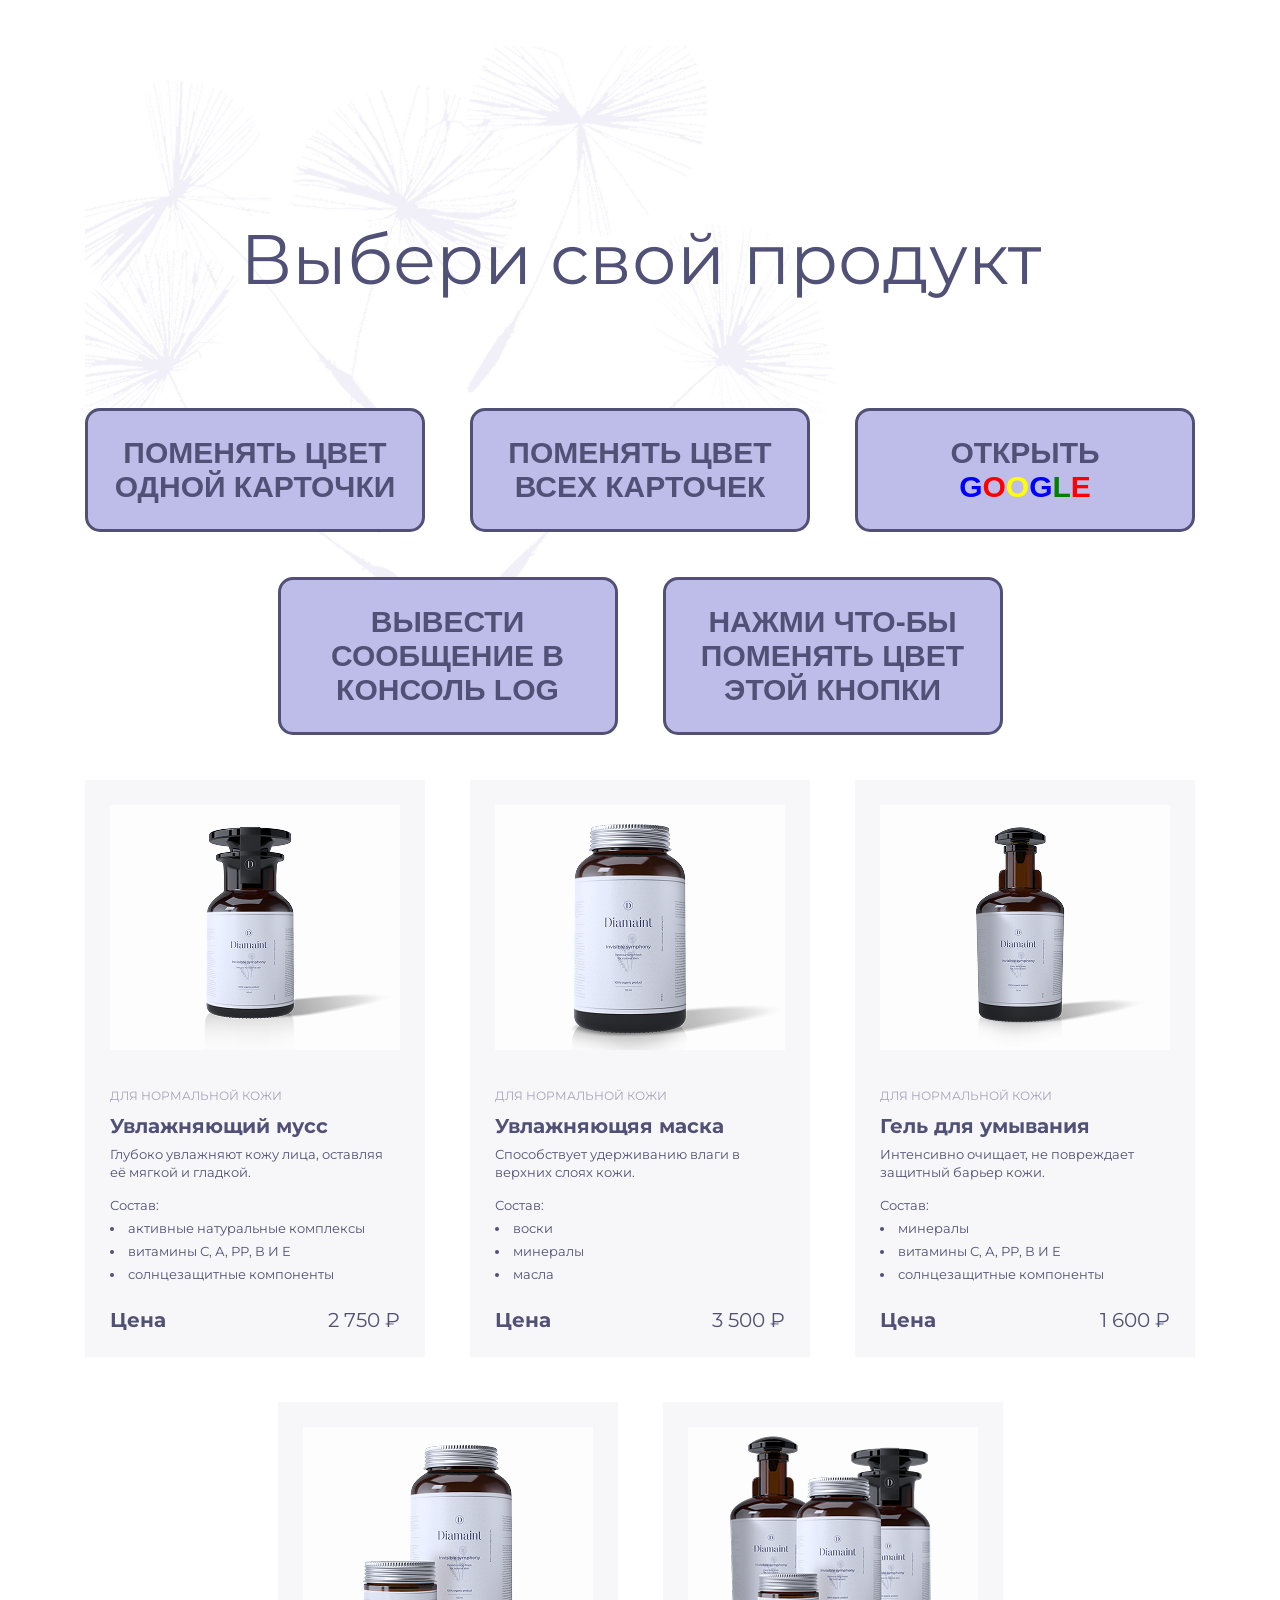
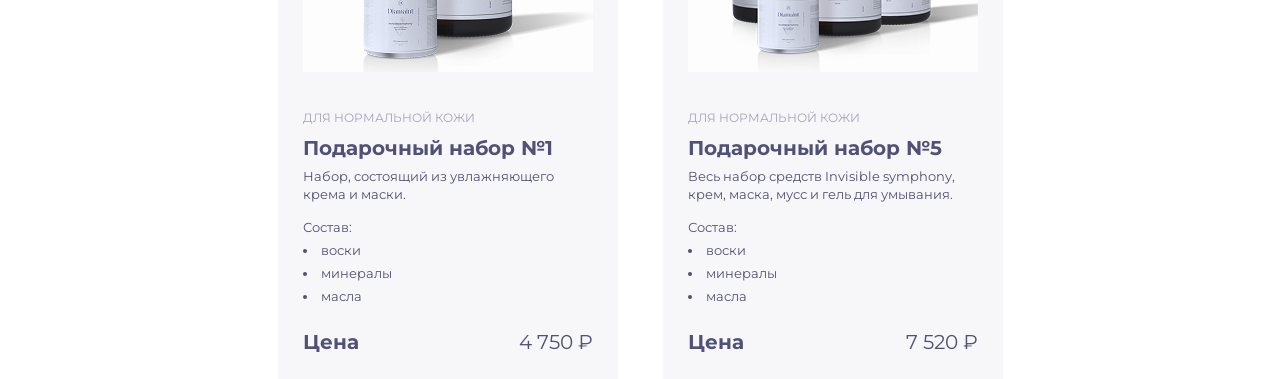
==== index.html @ 043b3e6d "(Homework №8): Added a JS file. Practice with objects and arrays" ====
<!doctype html>
<html lang="en">
  <head>
    <link rel="preconnect" href="https://fonts.googleapis.com">
    <link rel="preconnect" href="https://fonts.gstatic.com" crossorigin>
    <link href="https://fonts.googleapis.com/css2?family=Montserrat:ital,wght@0,100..900;1,100..900&display=swap" rel="stylesheet">
    <meta charset="UTF-8"/>
    <meta name="viewport" content="width=device-width, initial-scale=1.0"/>
    <link rel="stylesheet" href="style.css"/>
    <title>products</title>
  </head>
  <body>
    <!--блок для ограничения всей страницы размерами-->
    <main class="main">
      <!--блок контейнер это та часть страницы, которая будет содержать основной контент-->
      <div class="container">
        
        <!--блок для значений заголовка страницы-->
        <h1 class="title">Выбери свой продукт</h1>
        
        <!--блок div для того чтобы правильно раставить карточки на странице-->
        <div class="products">
        
          <!--блок кнопок-->
          <div class="button-layout">
            <button class="button-settings" id="card-color-change-button">поменять цвет одной карточки</button>
            <button class="button-settings" id="cards-color-change-button">поменять цвет всех карточек</button>
            <button class="button-settings" id="open-google-button">открыть <span>g</span><span>o</span><span>o</span><span>g</span><span>l</span><span>e</span></button>
            <button class="button-settings" id="console-output-button">вывести сообщение в консоль log</button>
            <button class="button-settings" id="change-button-color-button">нажми что-бы поменять цвет этой кнопки</button>
          </div>

          <!--начало карточки товара-->
          <div class="products__item card card_color-backviolet">
            <img
            class="card__image"
            src="/images/moisturizing-mousse.png"
            alt="Увлажняющий мусс"/>
            <!--основной текст-->
            <div class="card__description-block">
              <span class="card__category">для нормальной кожи</span>
              <h2 class="card__name">Увлажняющий мусс</h2>
              <p>Глубоко увлажняют кожу лица, оставляя<br>её мягкой и гладкой.</p>
            </div>
            <!--блок состава-->
            <div class="card__compaund compaund">
              <ul class="compaund__components">
                Состав:
                <li>активные натуральные комплексы</li>
                <li>витамины С, А, РР, В И Е</li>
                <li>солнцезащитные компоненты</li>
              </ul>
            </div>
            <!--блок цены-->
            <div class="card__price">
              <b class="card__price-value">Цена</b>
              <span class="card__price-sum">2 750 &#8381;</span>
            </div>
          </div>

          <!--начало карточки товара-->
          <div class="products__item card card_color-backviolet">
            <img
            class="card__image"
            src="/images/moisturizing-mask.png"
            alt="Увлажняющяя маска"/>
            <!--основной текст-->
            <div class="card__description-block">
              <span class="card__category">для нормальной кожи</span>
              <h2 class="card__name">Увлажняющяя маска</h2>
              <p>Способствует удерживанию влаги в<br>верхних слоях кожи.</p>
            </div>
            <!--блок состава-->
            <div class="card__compaund compaund">
              <ul class="compaund__components">
                Состав:
                <li>воски</li>
                <li>минералы</li>
                <li>масла</li>
              </ul>
            </div>
            <!--блок цены-->
            <div class="card__price">
              <b class="card__price-value">Цена</b>
              <span class="card__price-sum">3 500 &#8381;</span>
            </div>
          </div>
            
          <!--начало карточки товара-->
          <div class="products__item card card_color-backviolet">
            <img
            class="card__image"
            src="/images/cleansing-gel.png"
            alt="Гель для умывания"/>
            <!--основной текст-->
            <div class="card__description-block">
              <span class="card__category">для нормальной кожи</span>
              <h2 class="card__name">Гель для умывания</h2>
              <p>Интенсивно очищает, не повреждает<br>защитный барьер кожи.</p>
            </div>
            <!--блок состава-->
            <div class="card__compaund compaund">
              <ul class="compaund__components">
                Состав:
                <li>минералы</li>
                <li>витамины С, А, РР, В И Е</li>
                <li>солнцезащитные компоненты</li>
              </ul>
            </div>
            <!--блок цены-->
            <div class="card__price">
              <b class="card__price-value">Цена</b>
              <span class="card__price-sum">1 600 &#8381;</span>
            </div>
          </div>

          <!--начало карточки товара-->
          <div class="products__item card card_color-backviolet">
            <img
            class="card__image"
            src="/images/gift-set-number-1.png"
            alt="Подарочный набор номер 1"/>
            <!--основной текст-->
            <div class="card__description-block">
              <span class="card__category">для нормальной кожи</span>
              <h2 class="card__name">Подарочный набор №1</h2>
              <p>Набор, состоящий из увлажняющего<br>крема и маски.</p>
            </div>
            <!--блок состава-->
            <div class="card__compaund compaund">
              <ul class="compaund__components">
                Состав:
                <li>воски</li>
                <li>минералы</li>
                <li>масла</li>
              </ul>
            </div>
            <!--блок цены-->
            <div class="card__price">
              <b class="card__price-value">Цена</b>
              <span class="card__price-sum">4 750 &#8381;</span>
            </div>
          </div>

          <!--начало карточки товара-->
          <div class="products__item card card_color-backviolet">
            <img
            class="card__image"
            src="/images/gift-set-number-5.png"
            alt="Подарочный набор номер 5"/>
            <!--основной текст-->
            <div class="card__description-block">
              <span class="card__category">для нормальной кожи</span>
              <h2 class="card__name">Подарочный набор №5</h2>
              <p>Весь набор средств Invisible symphony,<br>крем, маска, мусс и гель для умывания.</p>
            </div>
            <!--блок состава-->
            <div class="card__compaund compaund">
              <ul class="compaund__components">
                Состав:
                <li>воски</li>
                <li>минералы</li>
                <li>масла</li>
              </ul>
            </div>
            <!--блок цены-->
            <div class="card__price">
              <b class="card__price-value">Цена</b>
              <span class="card__price-sum">7 520 &#8381;</span>
            </div>
          </div>
          
        </div>
    </main>
    <script src="main.js"></script>
    <script src="homework-7.js" defer></script>
    <script src="homework-8.js" defer></script>
  </body>
</html>
---- style.css ----
/*общие  положения*/
* {
  box-sizing: border-box;
  margin: 0;
  padding: 0;
}

body {
  /*общие значения шрифта*/
  font-family: "Montserrat", sans-serif;
  font-size: 13px;
  line-height: 18px;
  font-weight: 400;
  color: #515076;
  display: flex;
  flex-wrap: wrap;
  gap: 45px;
  justify-content: center;
}

/*заголовок страницы*/
.title {
  font-size: 70px;
  line-height: 78px;
  margin-bottom: 110px;
  font-weight: 400;
  margin-top: 220px;
  display: block;
  text-align: center;
}

/*ограничение границ страницы и фоновая картинка*/
.main {
  display: flex;
  flex-wrap: wrap;
  justify-content: center;
  width: 1280px;
  height: 1715px;
  /*значения для фонового изображения: 1-путь; 2-свойство чтобы картинка не повторялась;*/
  /*3-позиция картинки; 4-свойство что бы картинка стояла на месте когда страницу прокручивают;*/
  background-image: url(/images/dandelion-background.png);
  background-repeat: no-repeat;
  background-position: 85px 0px;
  background-attachment: fixed;
  background-size: auto;
}

/*границы той части страницы где будут карточки с товарами*/
.container {
  width: 1110px;
  height: 100%;
  margin: 0px;
}

/*положение карточек с товарами на странице*/ 
.products {
  display: flex;
  flex-wrap: wrap;
  justify-content: center;
  gap: 45px;
}

/*границы карточки товара + внешние отступы*/
.products__item { 
  width: 340px;
  height: auto;
}

/*значения внутренних отступов у карточки товара*/
.card {
  padding: 25px;
}

/*значения цвета для карточки товара*/
.card_color-backviolet {
  background-color: #F7F7FA;
}

.card_color-backgreen {
  background-color: #bde9be;
}

.card_color-backblue {
  background-color: #bebde9;
}

/*значения ширины и внешнего отступа для изображения товара*/
.card__image {
  width: 290;
  margin-bottom: 30px;
}

/*значения отступов для блока с основным текстом*/
.card__description-block {
  display: flex;
  flex-direction: column;
  gap: 5px;
  margin-bottom: 15px;
}

/*значения шрифта для категории товара*/
.card__category {
  text-transform: uppercase;
  font-size: 12px;
  line-height: 24px;
  color: #A5A3B9;
}

/*значения шрифта для названия товара*/
.card__name {
  font-size: 20px;
  line-height: 27px;
  font-weight: 700;
}


.card__compaund {
  margin-bottom: 15px;
}

/*значения отступов для блока с составом товара*/
.compaund__components {
  padding-left: 0px;
  margin-left: 0px;
  margin-bottom: 5px;
  list-style-position: inside;
  display: flex;
  flex-direction: column;
  gap: 5px;
  margin-bottom: 25px;
}

/*значения отступов для блока с ценой товара*/
.card__price{
  display: flex;
  justify-content: space-between;
}

/*значения шрифта для слова "Цена"*/
.card__price-value {
  font-size: 20px;
  line-height: 24px;
  font-weight: 700;
}

/*значения шрифта для суммы товара*/
.card__price-sum {
  font-size: 20px;
  line-height: 24px;
}

/*стилизация для кнопок*/
.button-settings {
  width: 340px;
  height: auto;
  padding: 25px;
  background-color: #bebde9;
  color: #515076;
  font-size: 30px;
  font-weight:700;
  text-align: center;
  text-transform: uppercase;
  border: 3px solid #515076;
  border-radius: 15px;
}

/*расположение кнопок*/
.button-layout {
  display: flex;
  flex-wrap: wrap;
  gap: 45px;
  justify-content: center;
}

/*перекраска слова "Google"*/
.button-settings span:nth-child(1) {color: blue;}
.button-settings span:nth-child(2) {color: red;}
.button-settings span:nth-child(3) {color: yellow;}
.button-settings span:nth-child(4) {color: blue;}
.button-settings span:nth-child(5) {color: green;}
.button-settings span:nth-child(6) {color: red;}

/*второй цвет для пятой кнопки*/
.button-color {
  background-color: #bde9be;
}
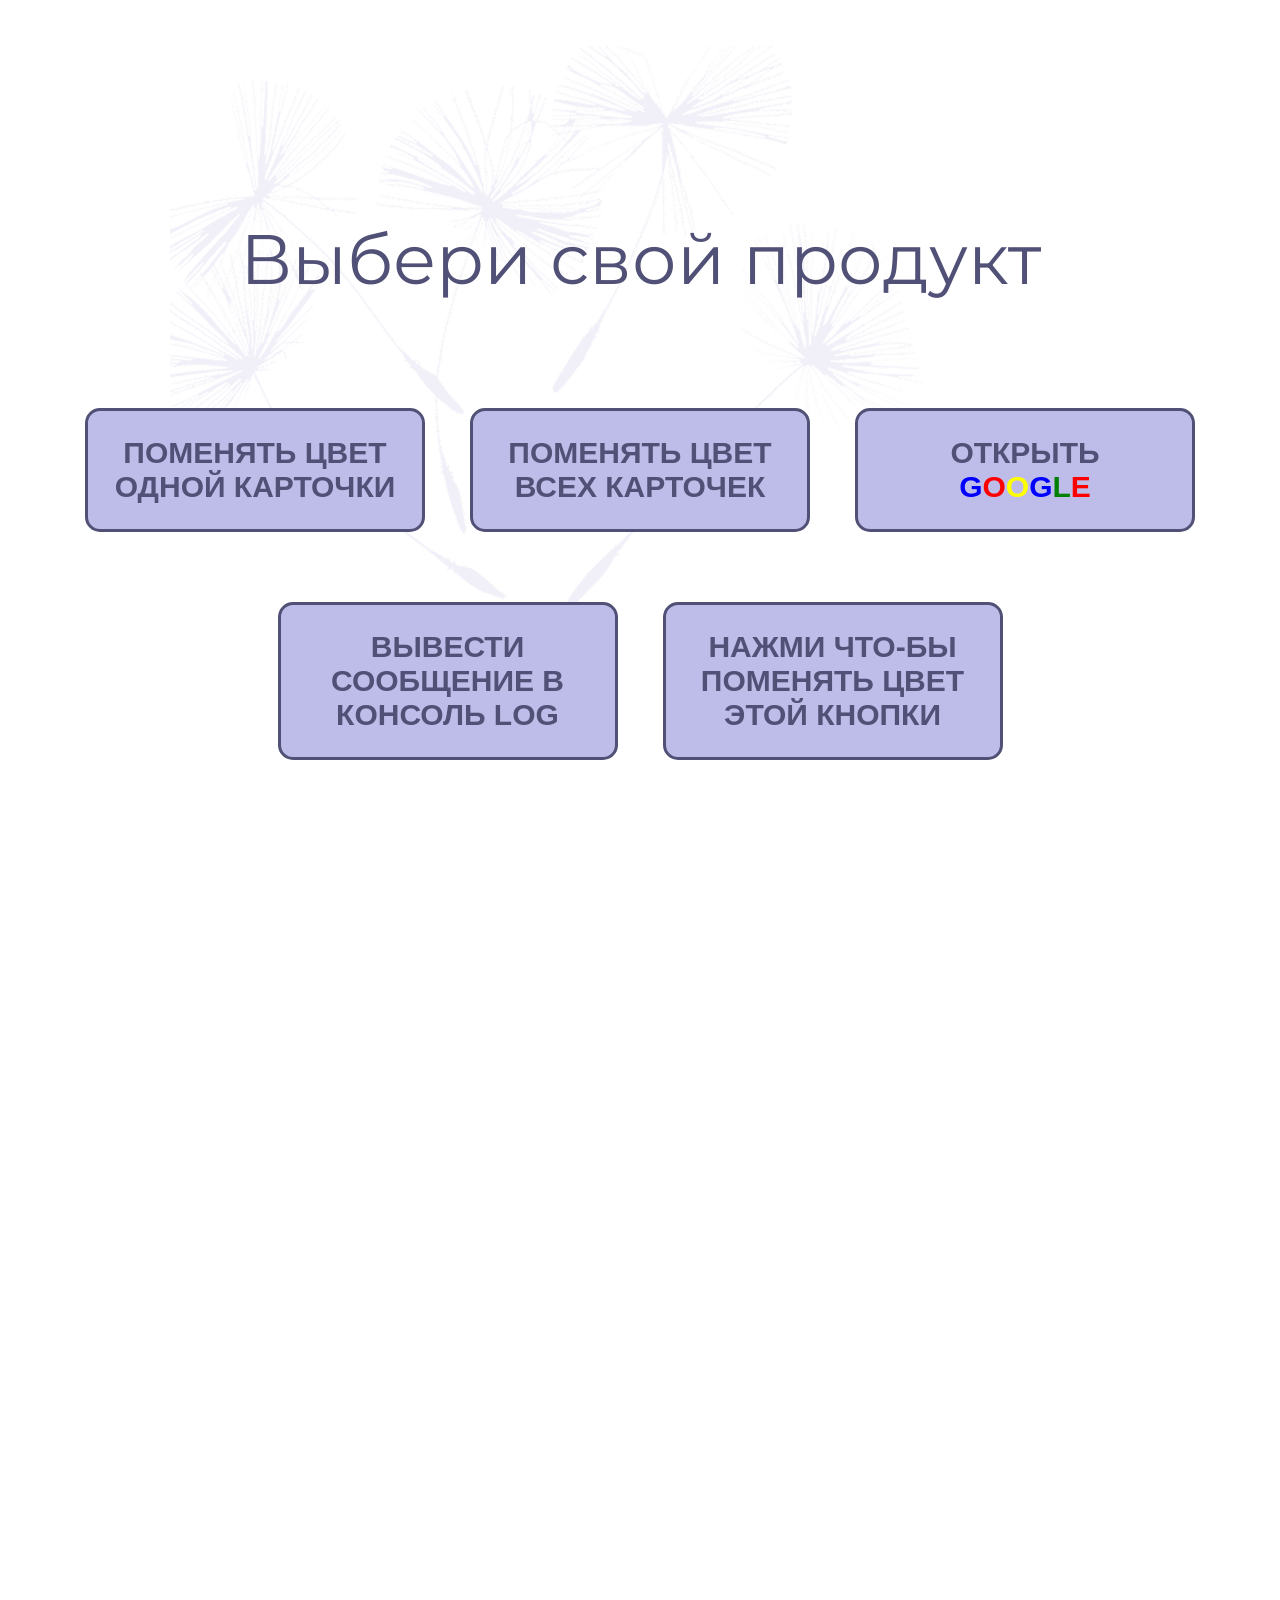
==== commit 93a61579: "(Homework №10): created a template for cards and a function for displaying cards on the page" ====
--- a/index.html
+++ b/index.html
@@ -10,170 +10,49 @@
     <title>products</title>
   </head>
   <body>
-    <!--блок для ограничения всей страницы размерами-->
     <main class="main">
-      <!--блок контейнер это та часть страницы, которая будет содержать основной контент-->
       <div class="container">
-        
-        <!--блок для значений заголовка страницы-->
         <h1 class="title">Выбери свой продукт</h1>
-        
-        <!--блок div для того чтобы правильно раставить карточки на странице-->
-        <div class="products">
-        
-          <!--блок кнопок-->
-          <div class="button-layout">
-            <button class="button-settings" id="card-color-change-button">поменять цвет одной карточки</button>
-            <button class="button-settings" id="cards-color-change-button">поменять цвет всех карточек</button>
-            <button class="button-settings" id="open-google-button">открыть <span>g</span><span>o</span><span>o</span><span>g</span><span>l</span><span>e</span></button>
-            <button class="button-settings" id="console-output-button">вывести сообщение в консоль log</button>
-            <button class="button-settings" id="change-button-color-button">нажми что-бы поменять цвет этой кнопки</button>
-          </div>
-
-          <!--начало карточки товара-->
-          <div class="products__item card card_color-backviolet">
-            <img
-            class="card__image"
-            src="/images/moisturizing-mousse.png"
-            alt="Увлажняющий мусс"/>
-            <!--основной текст-->
-            <div class="card__description-block">
-              <span class="card__category">для нормальной кожи</span>
-              <h2 class="card__name">Увлажняющий мусс</h2>
-              <p>Глубоко увлажняют кожу лица, оставляя<br>её мягкой и гладкой.</p>
+        <div class="button-layout">
+          <button class="button-settings" id="card-color-change-button">поменять цвет одной карточки</button>
+          <button class="button-settings" id="cards-color-change-button">поменять цвет всех карточек</button>
+          <button class="button-settings" id="open-google-button">открыть <span>g</span><span>o</span><span>o</span><span>g</span><span>l</span><span>e</span></button>
+          <button class="button-settings" id="console-output-button">вывести сообщение в консоль log</button>
+          <button class="button-settings" id="change-button-color-button">нажми что-бы поменять цвет этой кнопки</button>
+        </div>
+        <div id="productCardList">
+          <template id="productCard-template">
+            <div class="products__item card card_color-backviolet">
+              <img
+                class="card__image"
+                src=""
+                alt=""/>
+              <div class="card__description-block">
+                <span class="card__category"></span>
+                <h2 class="card__name"></h2>
+                <p class="mainText"></p>
+              </div>
+              <div class="card__compaund compaund">
+                <span>Состав:</span>
+                <ul class="compaund__components">
+                  <li class="firstComponent"></li>
+                  <li class="secondComponent"></li>
+                  <li class="thirdComponent"></li>
+                </ul>
+              </div>
+              <div class="card__price">
+                <b class="card__price-value">Цена</b>
+                <span class="card__price-sum"></span>
+              </div>
             </div>
-            <!--блок состава-->
-            <div class="card__compaund compaund">
-              <ul class="compaund__components">
-                Состав:
-                <li>активные натуральные комплексы</li>
-                <li>витамины С, А, РР, В И Е</li>
-                <li>солнцезащитные компоненты</li>
-              </ul>
-            </div>
-            <!--блок цены-->
-            <div class="card__price">
-              <b class="card__price-value">Цена</b>
-              <span class="card__price-sum">2 750 &#8381;</span>
-            </div>
-          </div>
-
-          <!--начало карточки товара-->
-          <div class="products__item card card_color-backviolet">
-            <img
-            class="card__image"
-            src="/images/moisturizing-mask.png"
-            alt="Увлажняющяя маска"/>
-            <!--основной текст-->
-            <div class="card__description-block">
-              <span class="card__category">для нормальной кожи</span>
-              <h2 class="card__name">Увлажняющяя маска</h2>
-              <p>Способствует удерживанию влаги в<br>верхних слоях кожи.</p>
-            </div>
-            <!--блок состава-->
-            <div class="card__compaund compaund">
-              <ul class="compaund__components">
-                Состав:
-                <li>воски</li>
-                <li>минералы</li>
-                <li>масла</li>
-              </ul>
-            </div>
-            <!--блок цены-->
-            <div class="card__price">
-              <b class="card__price-value">Цена</b>
-              <span class="card__price-sum">3 500 &#8381;</span>
-            </div>
-          </div>
-            
-          <!--начало карточки товара-->
-          <div class="products__item card card_color-backviolet">
-            <img
-            class="card__image"
-            src="/images/cleansing-gel.png"
-            alt="Гель для умывания"/>
-            <!--основной текст-->
-            <div class="card__description-block">
-              <span class="card__category">для нормальной кожи</span>
-              <h2 class="card__name">Гель для умывания</h2>
-              <p>Интенсивно очищает, не повреждает<br>защитный барьер кожи.</p>
-            </div>
-            <!--блок состава-->
-            <div class="card__compaund compaund">
-              <ul class="compaund__components">
-                Состав:
-                <li>минералы</li>
-                <li>витамины С, А, РР, В И Е</li>
-                <li>солнцезащитные компоненты</li>
-              </ul>
-            </div>
-            <!--блок цены-->
-            <div class="card__price">
-              <b class="card__price-value">Цена</b>
-              <span class="card__price-sum">1 600 &#8381;</span>
-            </div>
-          </div>
-
-          <!--начало карточки товара-->
-          <div class="products__item card card_color-backviolet">
-            <img
-            class="card__image"
-            src="/images/gift-set-number-1.png"
-            alt="Подарочный набор номер 1"/>
-            <!--основной текст-->
-            <div class="card__description-block">
-              <span class="card__category">для нормальной кожи</span>
-              <h2 class="card__name">Подарочный набор №1</h2>
-              <p>Набор, состоящий из увлажняющего<br>крема и маски.</p>
-            </div>
-            <!--блок состава-->
-            <div class="card__compaund compaund">
-              <ul class="compaund__components">
-                Состав:
-                <li>воски</li>
-                <li>минералы</li>
-                <li>масла</li>
-              </ul>
-            </div>
-            <!--блок цены-->
-            <div class="card__price">
-              <b class="card__price-value">Цена</b>
-              <span class="card__price-sum">4 750 &#8381;</span>
-            </div>
-          </div>
-
-          <!--начало карточки товара-->
-          <div class="products__item card card_color-backviolet">
-            <img
-            class="card__image"
-            src="/images/gift-set-number-5.png"
-            alt="Подарочный набор номер 5"/>
-            <!--основной текст-->
-            <div class="card__description-block">
-              <span class="card__category">для нормальной кожи</span>
-              <h2 class="card__name">Подарочный набор №5</h2>
-              <p>Весь набор средств Invisible symphony,<br>крем, маска, мусс и гель для умывания.</p>
-            </div>
-            <!--блок состава-->
-            <div class="card__compaund compaund">
-              <ul class="compaund__components">
-                Состав:
-                <li>воски</li>
-                <li>минералы</li>
-                <li>масла</li>
-              </ul>
-            </div>
-            <!--блок цены-->
-            <div class="card__price">
-              <b class="card__price-value">Цена</b>
-              <span class="card__price-sum">7 520 &#8381;</span>
-            </div>
-          </div>
-          
+          </template>
         </div>
+      </div>
     </main>
     <script src="main.js"></script>
     <script src="homework-7.js" defer></script>
     <script src="homework-8.js" defer></script>
+    <script src="homework-9.js" defer type="module"></script>
+    <script src="homework-10.js" defer type="module"></script>
   </body>
 </html>
--- a/style.css
+++ b/style.css
@@ -1,4 +1,3 @@
-/*общие  положения*/
 * {
   box-sizing: border-box;
   margin: 0;
@@ -6,7 +5,6 @@
 }
 
 body {
-  /*общие значения шрифта*/
   font-family: "Montserrat", sans-serif;
   font-size: 13px;
   line-height: 18px;
@@ -18,7 +16,6 @@
   justify-content: center;
 }
 
-/*заголовок страницы*/
 .title {
   font-size: 70px;
   line-height: 78px;
@@ -29,49 +26,41 @@
   text-align: center;
 }
 
-/*ограничение границ страницы и фоновая картинка*/
 .main {
   display: flex;
   flex-wrap: wrap;
   justify-content: center;
   width: 1280px;
   height: 1715px;
-  /*значения для фонового изображения: 1-путь; 2-свойство чтобы картинка не повторялась;*/
-  /*3-позиция картинки; 4-свойство что бы картинка стояла на месте когда страницу прокручивают;*/
+}
+
+.container {
+  width: 1110px;
+  height: 100%;
+  margin: 0px;
   background-image: url(/images/dandelion-background.png);
   background-repeat: no-repeat;
-  background-position: 85px 0px;
+  background-position: 170px 0px;
   background-attachment: fixed;
   background-size: auto;
 }
 
-/*границы той части страницы где будут карточки с товарами*/
-.container {
-  width: 1110px;
-  height: 100%;
-  margin: 0px;
-}
-
-/*положение карточек с товарами на странице*/ 
-.products {
+#productCardList {
   display: flex;
   flex-wrap: wrap;
   justify-content: center;
   gap: 45px;
 }
 
-/*границы карточки товара + внешние отступы*/
 .products__item { 
   width: 340px;
   height: auto;
 }
 
-/*значения внутренних отступов у карточки товара*/
 .card {
   padding: 25px;
 }
 
-/*значения цвета для карточки товара*/
 .card_color-backviolet {
   background-color: #F7F7FA;
 }
@@ -84,13 +73,11 @@
   background-color: #bebde9;
 }
 
-/*значения ширины и внешнего отступа для изображения товара*/
 .card__image {
   width: 290;
   margin-bottom: 30px;
 }
 
-/*значения отступов для блока с основным текстом*/
 .card__description-block {
   display: flex;
   flex-direction: column;
@@ -98,7 +85,6 @@
   margin-bottom: 15px;
 }
 
-/*значения шрифта для категории товара*/
 .card__category {
   text-transform: uppercase;
   font-size: 12px;
@@ -106,19 +92,16 @@
   color: #A5A3B9;
 }
 
-/*значения шрифта для названия товара*/
 .card__name {
   font-size: 20px;
   line-height: 27px;
   font-weight: 700;
 }
 
-
 .card__compaund {
   margin-bottom: 15px;
 }
 
-/*значения отступов для блока с составом товара*/
 .compaund__components {
   padding-left: 0px;
   margin-left: 0px;
@@ -130,30 +113,27 @@
   margin-bottom: 25px;
 }
 
-/*значения отступов для блока с ценой товара*/
 .card__price{
   display: flex;
   justify-content: space-between;
 }
 
-/*значения шрифта для слова "Цена"*/
 .card__price-value {
   font-size: 20px;
   line-height: 24px;
   font-weight: 700;
 }
 
-/*значения шрифта для суммы товара*/
 .card__price-sum {
   font-size: 20px;
   line-height: 24px;
 }
 
-/*стилизация для кнопок*/
 .button-settings {
   width: 340px;
   height: auto;
   padding: 25px;
+  margin-bottom: 25px;
   background-color: #bebde9;
   color: #515076;
   font-size: 30px;
@@ -164,7 +144,6 @@
   border-radius: 15px;
 }
 
-/*расположение кнопок*/
 .button-layout {
   display: flex;
   flex-wrap: wrap;
@@ -172,7 +151,6 @@
   justify-content: center;
 }
 
-/*перекраска слова "Google"*/
 .button-settings span:nth-child(1) {color: blue;}
 .button-settings span:nth-child(2) {color: red;}
 .button-settings span:nth-child(3) {color: yellow;}
@@ -180,7 +158,6 @@
 .button-settings span:nth-child(5) {color: green;}
 .button-settings span:nth-child(6) {color: red;}
 
-/*второй цвет для пятой кнопки*/
 .button-color {
   background-color: #bde9be;
 }
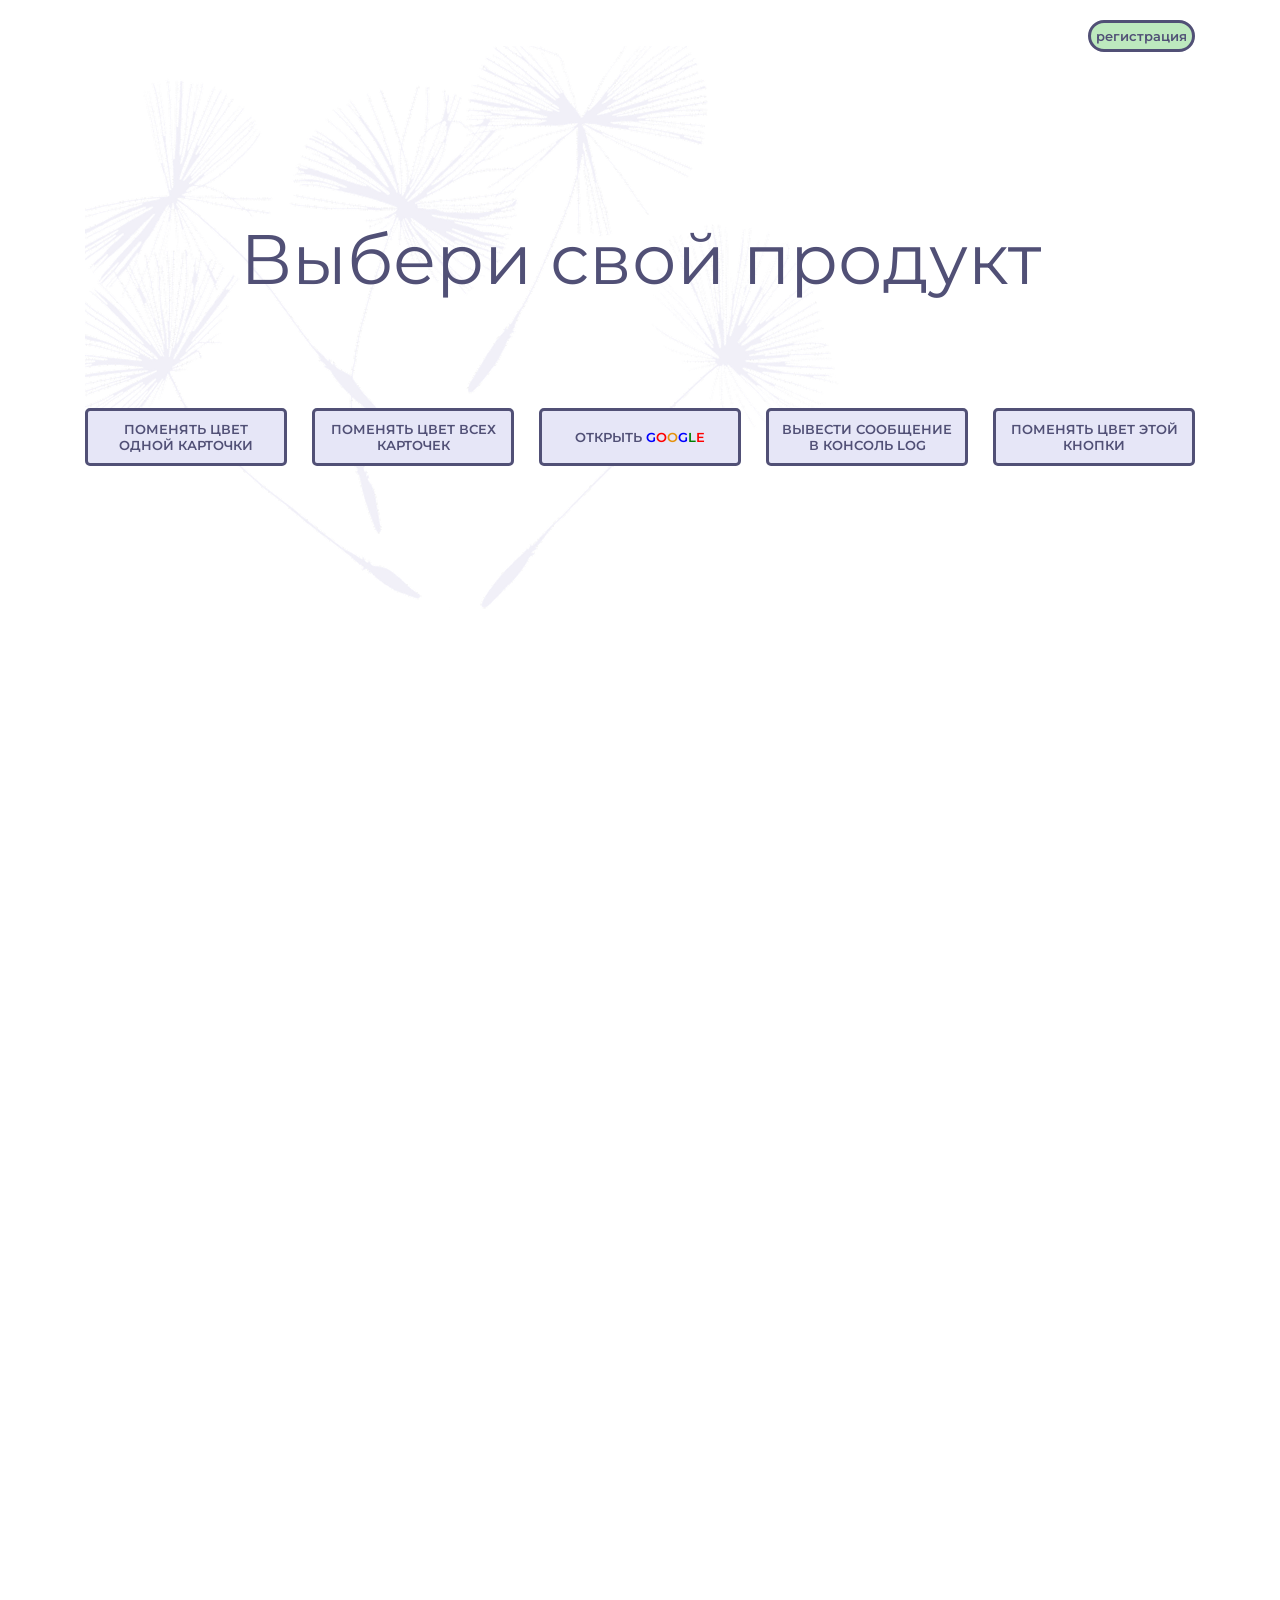
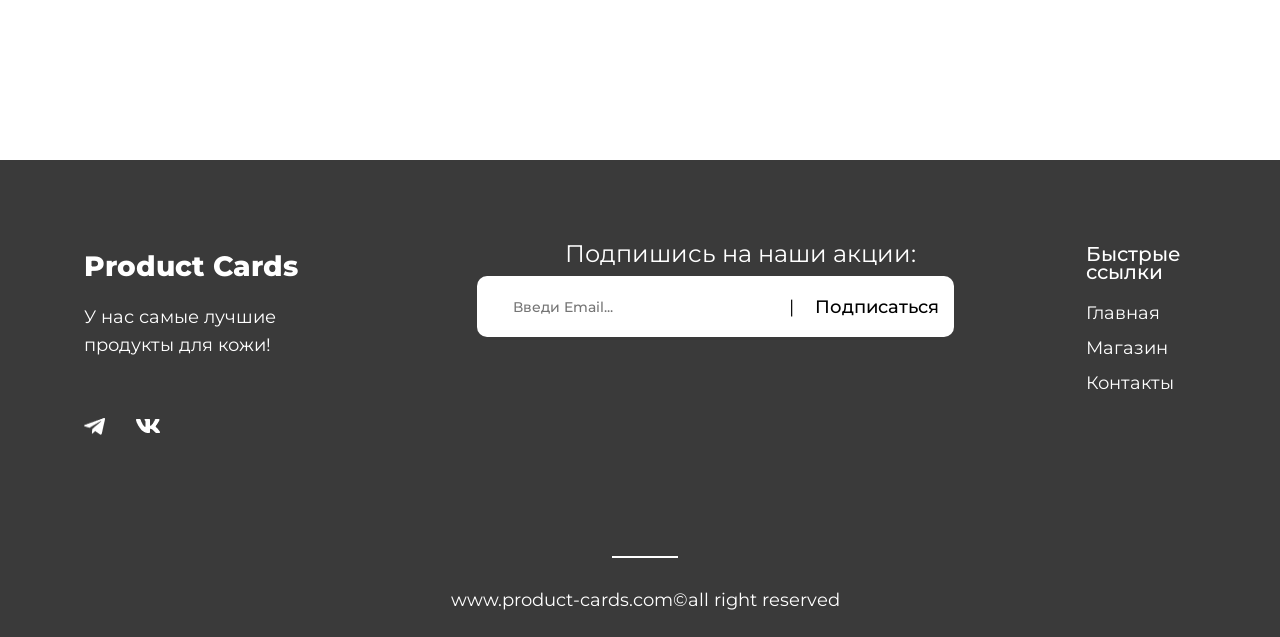
==== commit 3b40dca4: "(Homework №11): coded the site footer and the registration modal window" ====
--- a/index.html
+++ b/index.html
@@ -12,13 +12,14 @@
   <body>
     <main class="main">
       <div class="container">
+        <button type="button" class="open-modal-button registration-button-settings">Регистрация</button>
         <h1 class="title">Выбери свой продукт</h1>
         <div class="button-layout">
           <button class="button-settings" id="card-color-change-button">поменять цвет одной карточки</button>
           <button class="button-settings" id="cards-color-change-button">поменять цвет всех карточек</button>
           <button class="button-settings" id="open-google-button">открыть <span>g</span><span>o</span><span>o</span><span>g</span><span>l</span><span>e</span></button>
           <button class="button-settings" id="console-output-button">вывести сообщение в консоль log</button>
-          <button class="button-settings" id="change-button-color-button">нажми что-бы поменять цвет этой кнопки</button>
+          <button class="button-settings" id="change-button-color-button">поменять цвет этой кнопки</button>
         </div>
         <div id="productCardList">
           <template id="productCard-template">
@@ -30,29 +31,91 @@
               <div class="card__description-block">
                 <span class="card__category"></span>
                 <h2 class="card__name"></h2>
-                <p class="mainText"></p>
+                <p class="card__main-text"></p>
               </div>
               <div class="card__compaund compaund">
                 <span>Состав:</span>
                 <ul class="compaund__components">
-                  <li class="firstComponent"></li>
-                  <li class="secondComponent"></li>
-                  <li class="thirdComponent"></li>
+                  <li class="compaund_first-component"></li>
+                  <li class="compaund_second-component"></li>
+                  <li class="compaund_third-component"></li>
                 </ul>
               </div>
               <div class="card__price">
-                <b class="card__price-value">Цена</b>
-                <span class="card__price-sum"></span>
+                <b class="card__price_value">Цена</b>
+                <span class="card__price_sum"></span>
               </div>
             </div>
           </template>
         </div>
       </div>
     </main>
+    <footer class="footer">
+      <div class="footer__global-block">
+        <div class="footer__row">
+          <div class="footer__left-block">
+            <h2 class="footer__title">Product Cards</h2>
+            <p class="footer__motto">У нас самые лучшие продукты для кожи!</p>
+            <div class="footer__icon-layout">
+              <img class="footer__icon-image_tg" src="/images/telegram-icon.png"/>
+              <img class="footer__icon-image_vk" src="/images/vkontakte-icon.png"/>
+            </div>
+          </div>
+          <div class="footer__middle-block">
+            <label class="footer__subscribe-label" for="footer-email">
+              <p class="footer__input-suggestion">Подпишись на наши акции:</p>
+            </label>
+            <form id="subscribe-form">
+              <input name="user-email"
+              class="footer__input-field" 
+              id="footer-email" 
+              placeholder="Введи Email..." 
+              type="email" 
+              required>
+              <span class="divider">|</span>
+              <button class="footer__subscribe-button" type="submit">Подписаться</button>
+            </form>
+          </div>
+          <div class="footer__navigation-block">
+            <nav>
+              <ul class="footer__navigation-list">
+                <span class="footer__navigation-title">Быстрые ссылки</span>
+                <li>Главная</li>
+                <li>Магазин</li>
+                <li>Контакты</li>
+              </ul>
+            </nav>
+          </div>
+        </div>
+        <div class="footer__lower-unit">
+          <span class="footer__dividing-line"></span>
+          <span class="footer__link">www.product-cards.com©all right reserved</span>
+        </div>
+      </div>
+    </footer>
+
+    <div class="modal" id="registration-modal">
+      <div class="overlay"></div>
+      <div class="modal-content">
+        <button type="button" class="close-modal-button">&times;</button>
+        <h2>Регистрация</h2>
+        <form class="registration-form" novalidate>
+          <div class="form-group"><label for="reg-firstname">Имя:</label><input type="text" id="reg-firstname" name="firstname" placeholder="Хаким" required></div>
+          <div class="form-group"><label for="reg-lastname">Фамилия:</label><input type="text" id="reg-lastname" name="lastname" placeholder="Караманов" required></div>
+          <div class="form-group"><label for="reg-dob">Дата рождения:</label><input type="date" id="reg-dob" name="dob" required></div>
+          <div class="form-group"><label for="reg-login">Логин:</label><input type="text" id="reg-login" name="login" placeholder="Hakim_Abu_Muhammad" minlength="4" required></div>
+          <div class="form-group"><label for="reg-password">Пароль:</label><input type="password" id="reg-password" name="password" placeholder="пароль" minlength="6" required></div>
+          <div class="form-group"><label for="reg-password-confirm">Повторите пароль:</label><input type="password" id="reg-password-confirm" name="passwordConfirm" placeholder="повтор пароля" required></div>
+          <button type="submit" class="registration-button">Зарегистрироваться</button>
+        </form>
+      </div>
+    </div>
+
     <script src="main.js"></script>
     <script src="homework-7.js" defer></script>
     <script src="homework-8.js" defer></script>
     <script src="homework-9.js" defer type="module"></script>
     <script src="homework-10.js" defer type="module"></script>
+    <script src="homework-11.js" defer type="module"></script>
   </body>
 </html>
--- a/style.css
+++ b/style.css
@@ -2,18 +2,19 @@
   box-sizing: border-box;
   margin: 0;
   padding: 0;
+  font-family: "Montserrat", sans-serif;
 }
 
 body {
-  font-family: "Montserrat", sans-serif;
   font-size: 13px;
   line-height: 18px;
   font-weight: 400;
   color: #515076;
   display: flex;
-  flex-wrap: wrap;
+  flex-direction: column;
+  align-items: center; 
   gap: 45px;
-  justify-content: center;
+  width: 100%;
 }
 
 .title {
@@ -35,14 +36,15 @@
 }
 
 .container {
+  position: relative;
   width: 1110px;
   height: 100%;
   margin: 0px;
   background-image: url(/images/dandelion-background.png);
   background-repeat: no-repeat;
-  background-position: 170px 0px;
-  background-attachment: fixed;
-  background-size: auto;
+  background-position: left top; 
+  background-attachment: scroll; 
+  background-size: auto; 
 }
 
 #productCardList {
@@ -130,34 +132,309 @@
 }
 
 .button-settings {
-  width: 340px;
+  flex: 1;
+  width: auto;
   height: auto;
-  padding: 25px;
-  margin-bottom: 25px;
-  background-color: #bebde9;
-  color: #515076;
-  font-size: 30px;
-  font-weight:700;
+  padding: 10px;
+  background-color: #e6e6f7;
+  color: #515076;
+  font-size: 13px;
+  font-weight: 600;
   text-align: center;
   text-transform: uppercase;
   border: 3px solid #515076;
-  border-radius: 15px;
+  border-radius: 5px;
 }
 
 .button-layout {
   display: flex;
   flex-wrap: wrap;
-  gap: 45px;
-  justify-content: center;
+  justify-content: space-between;
+  gap: 25px;
+  margin-top: 25px;
+  margin-bottom: 25px; 
 }
 
 .button-settings span:nth-child(1) {color: blue;}
 .button-settings span:nth-child(2) {color: red;}
-.button-settings span:nth-child(3) {color: yellow;}
+.button-settings span:nth-child(3) {color: rgb(229, 146, 13);}
 .button-settings span:nth-child(4) {color: blue;}
 .button-settings span:nth-child(5) {color: green;}
 .button-settings span:nth-child(6) {color: red;}
 
 .button-color {
   background-color: #bde9be;
+}
+
+.footer {
+  font-weight: 400;
+  font-size: 18px;
+  line-height: 100%;
+  letter-spacing: 0%;
+  color: #FFFFFF;
+  background-color: #3A3A3A;
+  display: flex;
+  justify-content: center;
+  max-width: 1728px;
+  width: 100%; 
+  height: 477px;
+}
+
+.footer__global-block {
+  display: flex;
+  flex-direction: column;
+  height: 100%;
+  width: 100%;
+  margin-left: 84px;
+  padding-top: 85px;
+  margin-right: 74px;
+}
+
+.footer__row {
+  display: flex;
+  justify-content: flex-start;
+  align-items: flex-start;
+  gap: 132px;
+}
+
+.footer__left-block {
+  display: flex;
+  flex-direction: column;
+  gap: 16px;
+}
+
+.footer__title {
+  font-weight: 800;
+  font-size: 28px;
+  line-height: 154%;
+}
+
+.footer__motto {
+  line-height: 154%;
+}
+
+.footer__icon-layout {
+  display: flex;
+  gap: 30.5px;
+}
+
+.footer__icon-image_tg {
+  width: 21px;
+  height: 17.61px;
+  margin-top: 42px;
+}
+
+.footer__icon-image_vk {
+  width: 24px;
+  height: 14px;
+  margin-top: 43.58px;
+}
+
+.footer__middle-block {
+  display: flex;
+  flex-direction: column;
+}
+
+.footer__input-suggestion {
+  font-size: 24px;
+  margin-bottom: 13px;
+  margin-left: 88px;
+  color: #FFFFFF;
+}
+
+.footer__middle-block form{
+  display: flex;
+  align-items: center;
+  border-radius: 10px;
+  background-color: #FFFFFF;
+  color: #000000;
+  width: 477px;
+  height: 61px;
+}
+
+.footer__input-field {
+  border: none;
+  outline: none;
+  background: transparent;
+  font-weight: 500;
+  color: #000000;
+  margin: 22px 15px 22px 36px;
+  font-size: 14px;
+  width: 100%;
+  height: 17px;
+}
+
+.divider {
+  margin: 22px 0px 21px 0px;
+  border: 1px;
+  user-select: none;
+}
+
+.footer__subscribe-button {
+  font-weight: 500;
+  font-size: 18px;
+  border: none;
+  background: transparent;
+  margin: 20px 15px 19px 21px;
+}
+
+.footer__navigation-block {
+  display: flex;
+  flex-direction: column;
+  margin-left: auto;
+}
+
+.footer__navigation-list {
+  padding-left: 0;
+  margin-left: 0;
+  list-style-type: none;
+  display: flex;
+  flex-direction: column;
+  gap: 17px;
+  margin-bottom: 25px;
+}
+
+.footer__navigation-title {
+  font-weight: 500;
+  font-size: 20px;
+  margin-bottom: 6px;
+}
+
+.footer__lower-unit {
+  display: flex;
+  flex-direction: column;
+  align-items: center;
+  margin-top: auto;
+  margin-bottom: 28px;
+}
+
+.footer__dividing-line {
+  width: 66px;
+  height: 0px;
+  border: 1px solid #FFFFFF;
+  margin-bottom: 33px;
+}
+
+.footer__link {
+  text-align: center;
+  width: 100%;
+}
+
+.modal {
+  display: none;
+}
+
+.modal.modal-showed {
+  display: block;
+}
+
+.modal .overlay {
+  position: fixed;
+  top: 0;
+  left: 0;
+  width: 100vw;
+  height: 100vh;
+  background-color: rgba(0, 0, 0, 0.5);
+  z-index: 1000;
+}
+.modal-content {
+  position: fixed;
+  top: 50%;
+  left: 50%;
+  transform: translate(-50%, -50%);
+  background-color: #F7F7FA;
+  padding: 40px 30px 30px 30px;
+  border: 3px solid #515076;
+  border-radius: 10px;
+  width: 100%;
+  max-width: 440px;
+  z-index: 1100;
+}
+
+.close-modal-button {
+  position: absolute;
+  top: 15px;
+  right: 20px;
+  background: none;
+  border: none;
+  font-size: 30px;
+  line-height: 1;
+  color: #A5A3B9;
+}
+
+.close-modal-button:hover {
+  color: #515076;
+}
+
+.modal-content h2 {
+  font-size: 24px;
+  font-weight: 700;
+  color: #515076;
+  margin-top: 0;
+  margin-bottom: 25px;
+  text-align: center;
+}
+
+.registration-form {
+  display: flex;
+  flex-direction: column;
+  gap: 15px;
+}
+
+.form-group {
+  display: flex;
+  flex-direction: column;
+  gap: 5px;
+}
+
+.form-group label {
+  font-size: 12px;
+  font-weight: 700;
+  text-transform: uppercase;
+  color: #515076;
+}
+
+.form-group input {
+  width: 100%;
+  height: 40px;
+  padding: 10px 15px;
+  font-size: 13px;
+  color: #515076;
+  background-color: #FFFFFF;
+  border: 1px solid #A5A3B9;
+  border-radius: 5px;
+}
+
+.registration-button {
+  width: 100%;
+  height: 45px;
+  margin-top: 10px;
+  background-color: #e6e6f7;
+  color: #515076;
+  font-size: 13px;
+  font-weight: 700;
+  text-transform: uppercase;
+  border: 3px solid #515076;
+  border-radius: 5px;
+}
+
+.registration-button:hover {
+  background-color: #515076;
+  color: #FFFFFF;
+}
+
+.registration-button-settings {
+  width: auto;
+  height: auto;
+  padding: 5px;
+  background-color: #bde9be;
+  color: #515076;
+  font-size: 13px;
+  font-weight: 600;
+  text-transform: lowercase;
+  border: 3px solid #515076;
+  border-radius: 20px;
+  position: absolute;
+  top: 20px;
+  right: 0;
 }
